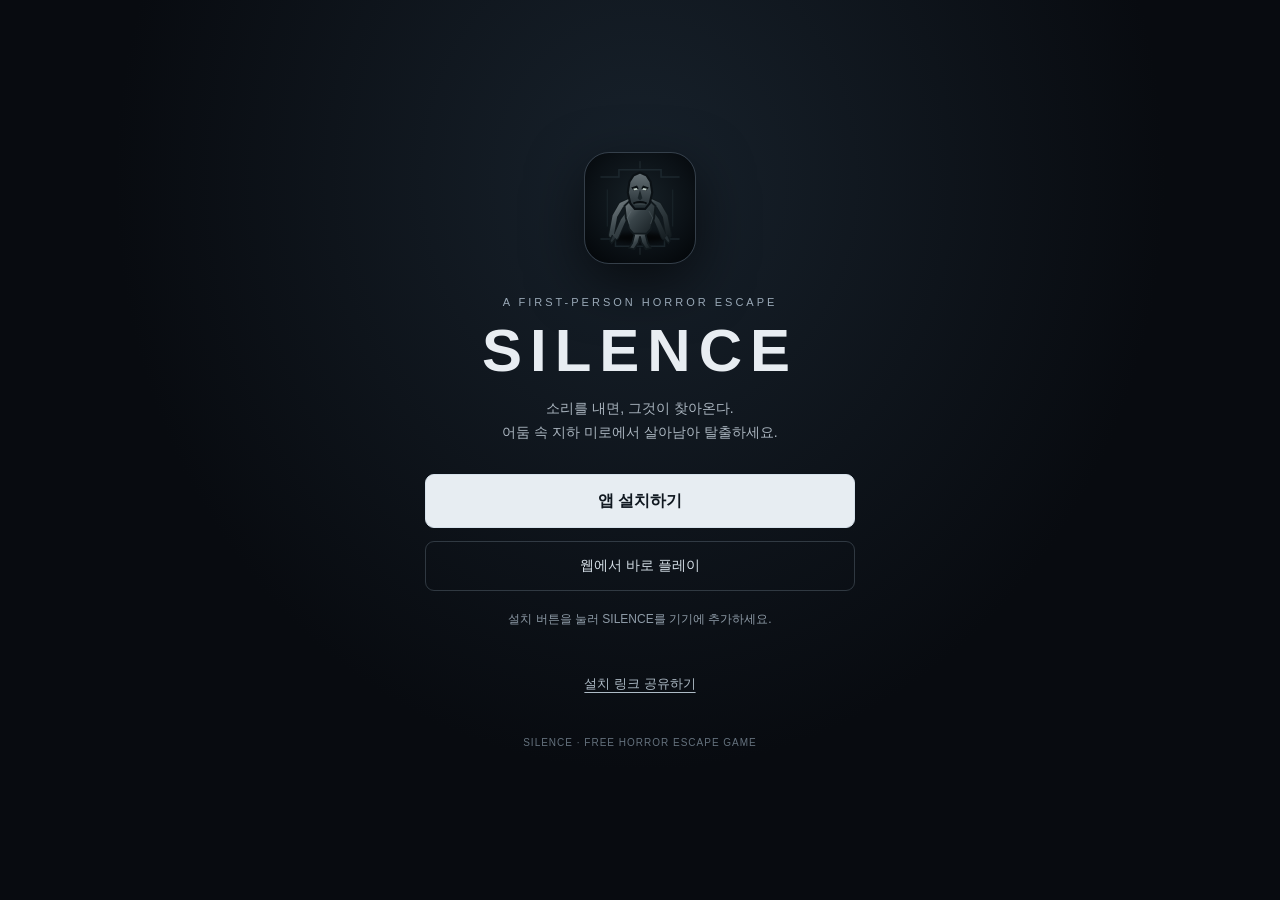
==== install.html @ 4bc9d283 "Add shareable SILENCE app install page" ====
<!doctype html>
<html lang="ko">
<head>
  <meta charset="utf-8">
  <meta name="viewport" content="width=device-width,initial-scale=1,viewport-fit=cover">
  <meta name="theme-color" content="#080b10">
  <meta name="description" content="소리를 관리하며 지하 미로에서 탈출하라. SILENCE 3D 공포 탈출 게임을 설치하세요.">
  <link rel="icon" href="./icon.svg" type="image/svg+xml">
  <link rel="manifest" href="./manifest.json">
  <title>SILENCE 설치</title>
  <style>
    *{box-sizing:border-box}
    body{margin:0;min-height:100vh;min-height:100dvh;display:grid;place-items:center;padding:24px;background:radial-gradient(ellipse at 50% 20%,#17212b 0,#080b10 58%);color:#e8edf2;font-family:Arial,"Noto Sans KR",sans-serif}
    main{width:min(100%,430px);text-align:center}
    .icon{width:112px;height:112px;object-fit:cover;border-radius:25px;border:1px solid #aebdca35;box-shadow:0 18px 55px #0009}
    .eyebrow{margin:28px 0 8px;color:#9aa9b7;font-size:11px;letter-spacing:3px}
    h1{margin:0;font-size:clamp(42px,12vw,60px);letter-spacing:8px}
    .tagline{margin:12px 0 30px;color:#aab5bf;font-size:14px;line-height:1.7}
    .install{width:100%;min-height:54px;border:1px solid #d7e2eb;background:#e7edf2;color:#101820;border-radius:9px;font-size:16px;font-weight:800;cursor:pointer}
    .install:disabled{opacity:.65;cursor:default}
    .open{display:block;margin-top:13px;padding:15px;border:1px solid #66758266;border-radius:9px;color:#d5dfe7;text-decoration:none;font-size:14px}
    .hint{min-height:44px;margin:18px 0 0;color:#8e9ba7;font-size:12px;line-height:1.7}
    .share{margin-top:12px;border:0;background:transparent;color:#aebbc6;text-decoration:underline;text-underline-offset:4px;font-size:13px;padding:10px;cursor:pointer}
    .foot{margin-top:34px;color:#65727e;font-size:10px;letter-spacing:1px}
  </style>
</head>
<body>
  <main>
    <img class="icon" src="./icon.svg" alt="SILENCE 앱 아이콘">
    <div class="eyebrow">A FIRST-PERSON HORROR ESCAPE</div>
    <h1>SILENCE</h1>
    <p class="tagline">소리를 내면, 그것이 찾아온다.<br>어둠 속 지하 미로에서 살아남아 탈출하세요.</p>
    <button class="install" id="installBtn" type="button">앱 설치하기</button>
    <a class="open" href="./">웹에서 바로 플레이</a>
    <p class="hint" id="hint" aria-live="polite">설치 버튼을 눌러 SILENCE를 기기에 추가하세요.</p>
    <button class="share" id="shareBtn" type="button">설치 링크 공유하기</button>
    <div class="foot">SILENCE · FREE HORROR ESCAPE GAME</div>
  </main>
  <script>
    let installPrompt=null;
    const installBtn=document.getElementById('installBtn');
    const hint=document.getElementById('hint');
    const isIOS=/iphone|ipad|ipod/i.test(navigator.userAgent);
    const isStandalone=window.matchMedia('(display-mode: standalone)').matches||window.navigator.standalone===true;

    window.addEventListener('beforeinstallprompt',event=>{
      event.preventDefault();
      installPrompt=event;
      installBtn.disabled=false;
      installBtn.textContent='앱 설치하기';
      hint.textContent='기기에 설치할 준비가 됐어요. 버튼을 눌러 설치하세요.';
    });

    window.addEventListener('appinstalled',()=>{
      installPrompt=null;
      installBtn.disabled=true;
      installBtn.textContent='설치 완료';
      hint.textContent='SILENCE가 기기에 설치됐어요.';
    });

    if(isStandalone){
      installBtn.disabled=true;
      installBtn.textContent='이미 설치된 앱입니다';
      hint.textContent='SILENCE가 이미 설치되어 있어요.';
    }else if(isIOS){
      hint.textContent='Safari의 공유 버튼을 누른 뒤 ‘홈 화면에 추가’를 선택하세요.';
    }else if(!('onbeforeinstallprompt' in window)){
      hint.textContent='설치 창이 자동으로 표시되지 않으면 Chrome 메뉴(⋮)에서 ‘앱 설치’ 또는 ‘홈 화면에 추가’를 선택하세요.';
    }

    installBtn.addEventListener('click',async()=>{
      if(isStandalone)return;
      if(installPrompt){
        installPrompt.prompt();
        const choice=await installPrompt.userChoice;
        if(choice.outcome==='accepted'){
          hint.textContent='설치를 진행하고 있어요.';
          installBtn.textContent='설치 진행 중';
          installBtn.disabled=true;
        }else{
          hint.textContent='설치가 취소됐어요. 원할 때 다시 설치할 수 있습니다.';
        }
        installPrompt=null;
      }else if(isIOS){
        hint.textContent='Safari 하단 공유 버튼 → ‘홈 화면에 추가’를 선택하세요.';
      }else{
        hint.textContent='Chrome 우측 상단 ⋮ 메뉴 → ‘앱 설치’ 또는 ‘홈 화면에 추가’를 선택하세요.';
      }
    });

    document.getElementById('shareBtn').addEventListener('click',async()=>{
      const url=location.href;
      try{
        if(navigator.share) await navigator.share({title:'SILENCE 앱 설치',text:'SILENCE 3D 공포 탈출 게임을 설치해 보세요.',url});
        else if(navigator.clipboard?.writeText){await navigator.clipboard.writeText(url);hint.textContent='설치 링크를 복사했어요.';}
        else{hint.textContent='주소창의 링크를 복사해 공유하세요.';}
      }catch(error){if(error.name!=='AbortError')hint.textContent='주소창의 링크를 복사해 공유하세요.';}
    });

    if('serviceWorker' in navigator) window.addEventListener('load',()=>navigator.serviceWorker.register('./sw.js').catch(()=>{}));
  </script>
</body>
</html>
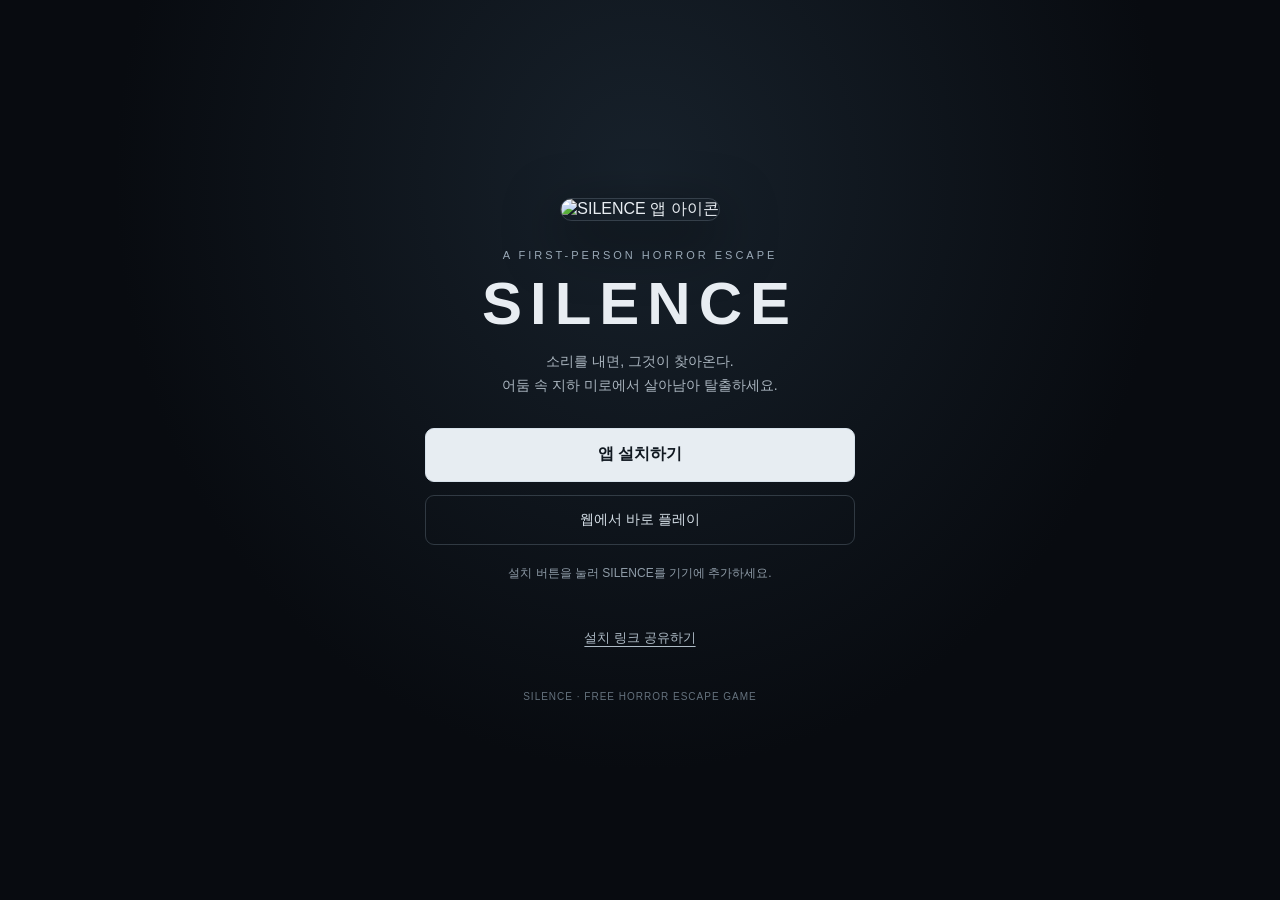
==== commit 9aca7ddd: "Use PNG app icon on install page" ====
--- a/install.html
+++ b/install.html
@@ -5,7 +5,8 @@
   <meta name="viewport" content="width=device-width,initial-scale=1,viewport-fit=cover">
   <meta name="theme-color" content="#080b10">
   <meta name="description" content="소리를 관리하며 지하 미로에서 탈출하라. SILENCE 3D 공포 탈출 게임을 설치하세요.">
-  <link rel="icon" href="./icon.svg" type="image/svg+xml">
+  <link rel="icon" href="./icon-192.png" type="image/png" sizes="192x192">
+  <link rel="apple-touch-icon" href="./icon-192.png">
   <link rel="manifest" href="./manifest.json">
   <title>SILENCE 설치</title>
   <style>
@@ -26,7 +27,7 @@
 </head>
 <body>
   <main>
-    <img class="icon" src="./icon.svg" alt="SILENCE 앱 아이콘">
+    <img class="icon" src="./icon-192.png" alt="SILENCE 앱 아이콘">
     <div class="eyebrow">A FIRST-PERSON HORROR ESCAPE</div>
     <h1>SILENCE</h1>
     <p class="tagline">소리를 내면, 그것이 찾아온다.<br>어둠 속 지하 미로에서 살아남아 탈출하세요.</p>
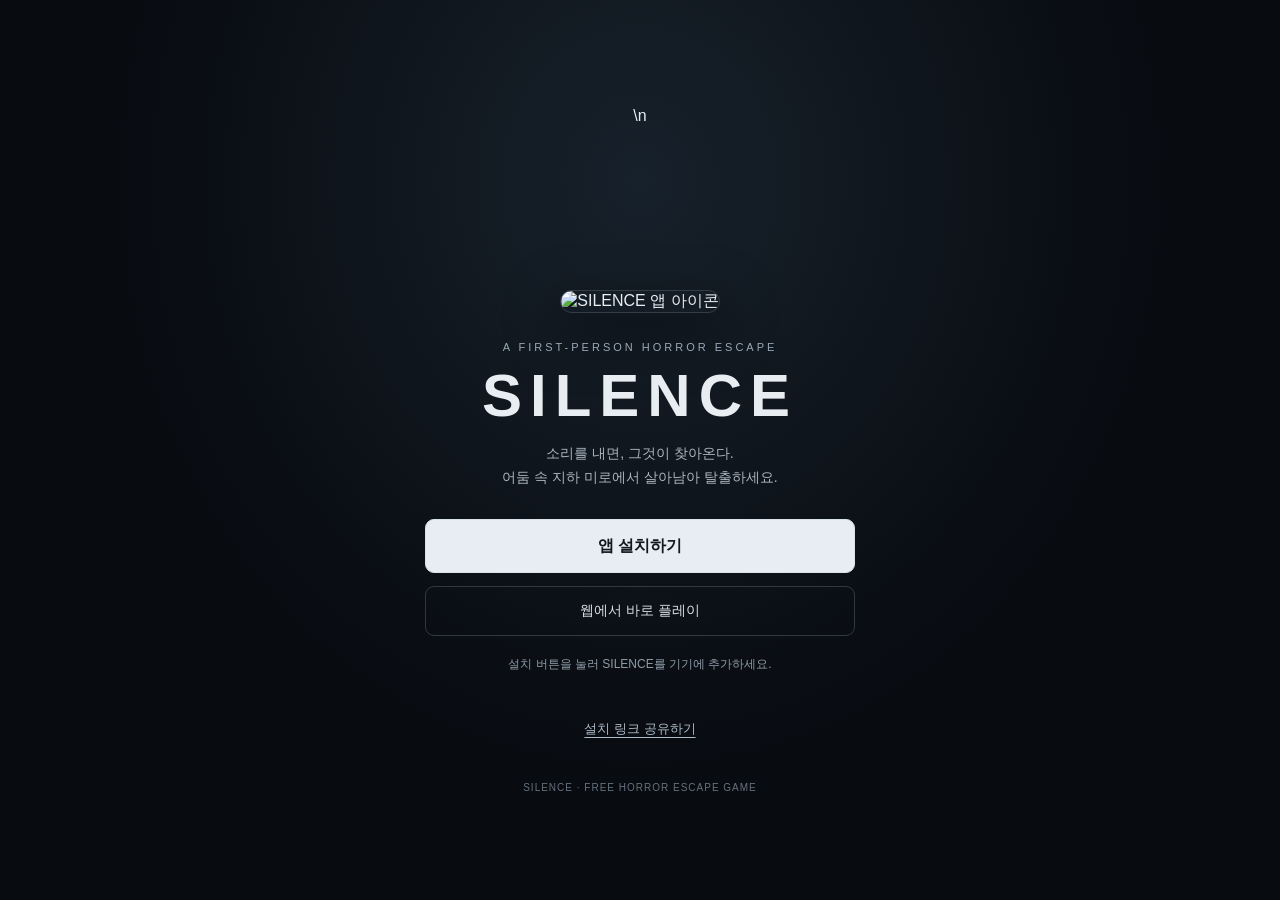
==== commit e759a474: "Use redesigned favicon on install page" ====
--- a/install.html
+++ b/install.html
@@ -5,7 +5,7 @@
   <meta name="viewport" content="width=device-width,initial-scale=1,viewport-fit=cover">
   <meta name="theme-color" content="#080b10">
   <meta name="description" content="소리를 관리하며 지하 미로에서 탈출하라. SILENCE 3D 공포 탈출 게임을 설치하세요.">
-  <link rel="icon" href="./icon-192.png" type="image/png" sizes="192x192">
+  <link rel="icon" href="./silence-app-icon.svg" type="image/svg+xml" sizes="any">\n  <link rel="shortcut icon" href="./silence-app-icon.svg" type="image/svg+xml">
   <link rel="apple-touch-icon" href="./icon-192.png">
   <link rel="manifest" href="./manifest.json">
   <title>SILENCE 설치</title>
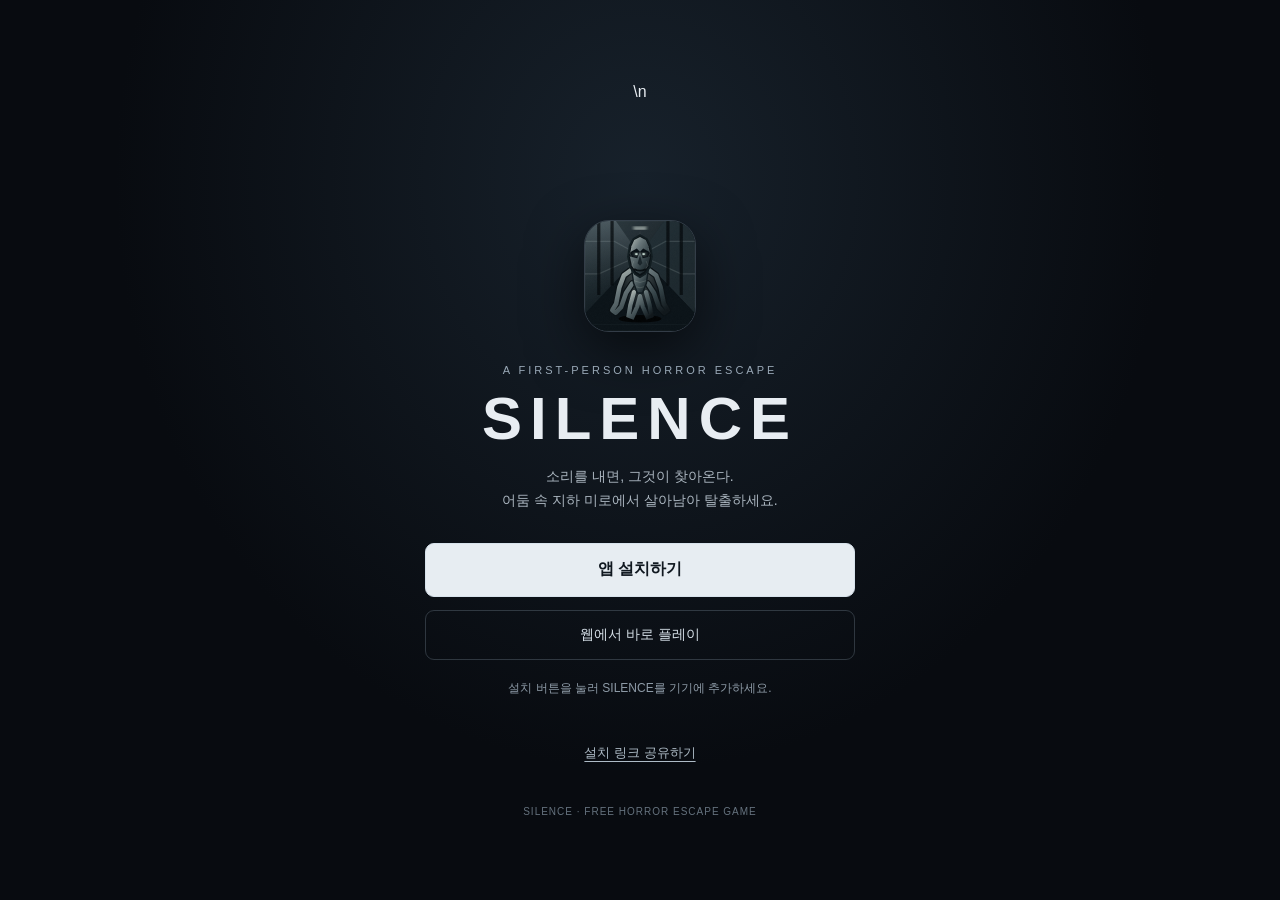
==== commit fc6b5c44: "Show redesigned icon on install page" ====
--- a/install.html
+++ b/install.html
@@ -27,7 +27,7 @@
 </head>
 <body>
   <main>
-    <img class="icon" src="./icon-192.png" alt="SILENCE 앱 아이콘">
+    <img class="icon" src="./silence-app-icon.svg" alt="SILENCE 앱 아이콘">
     <div class="eyebrow">A FIRST-PERSON HORROR ESCAPE</div>
     <h1>SILENCE</h1>
     <p class="tagline">소리를 내면, 그것이 찾아온다.<br>어둠 속 지하 미로에서 살아남아 탈출하세요.</p>
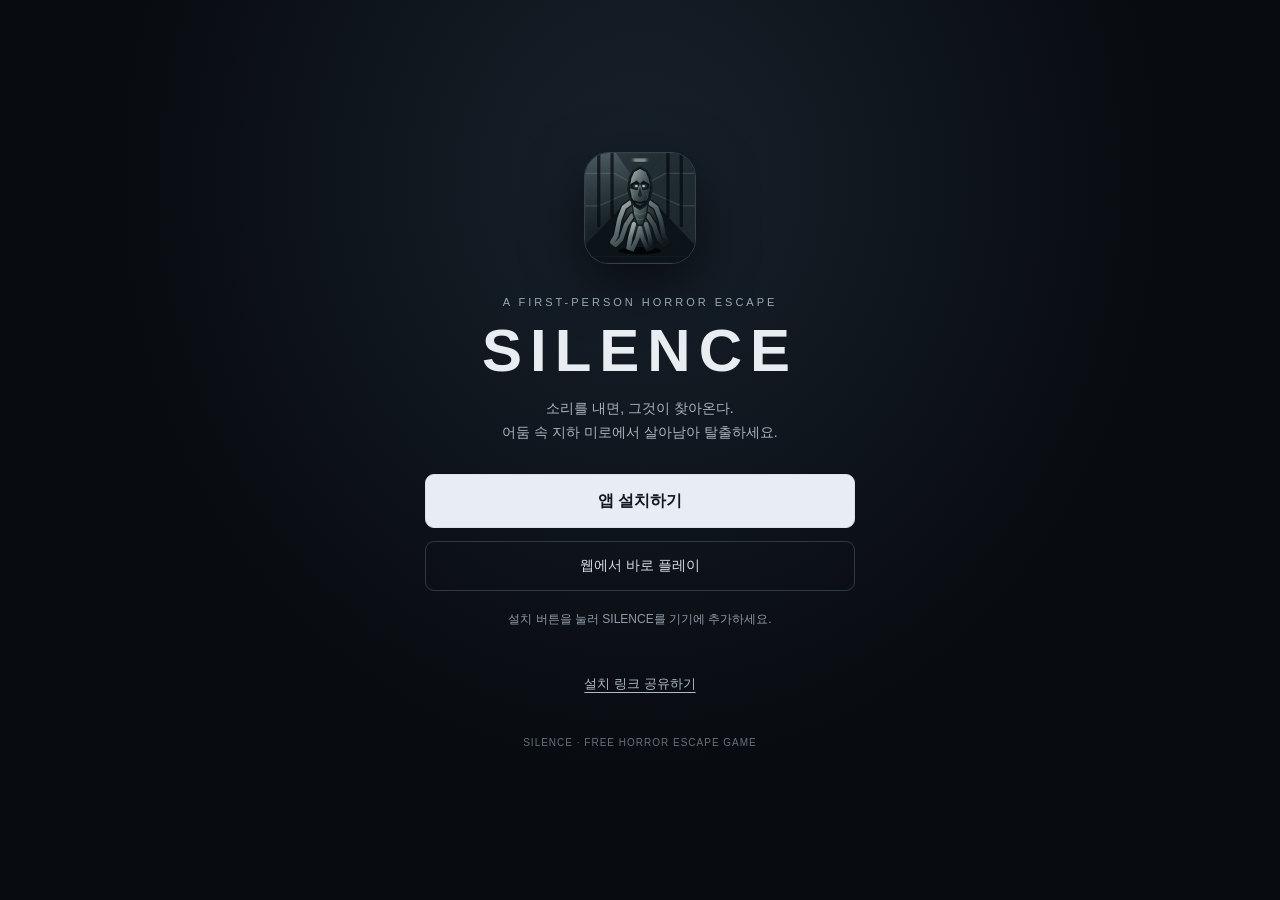
==== commit 0d76d36a: "Refresh SILENCE installation page and canonical share link" ====
--- a/install.html
+++ b/install.html
@@ -5,7 +5,12 @@
   <meta name="viewport" content="width=device-width,initial-scale=1,viewport-fit=cover">
   <meta name="theme-color" content="#080b10">
   <meta name="description" content="소리를 관리하며 지하 미로에서 탈출하라. SILENCE 3D 공포 탈출 게임을 설치하세요.">
-  <link rel="icon" href="./silence-app-icon.svg" type="image/svg+xml" sizes="any">\n  <link rel="shortcut icon" href="./silence-app-icon.svg" type="image/svg+xml">
+  <meta property="og:title" content="SILENCE 앱 설치">
+  <meta property="og:description" content="소리를 내면, 그것이 찾아온다. SILENCE 3D 공포 탈출 게임을 설치하세요.">
+  <meta property="og:url" content="https://kanghuijun000.github.io/silence/install.html">
+  <link rel="canonical" href="https://kanghuijun000.github.io/silence/install.html">
+  <link rel="icon" href="./silence-app-icon.svg" type="image/svg+xml" sizes="any">
+  <link rel="shortcut icon" href="./silence-app-icon.svg" type="image/svg+xml">
   <link rel="apple-touch-icon" href="./icon-192.png">
   <link rel="manifest" href="./manifest.json">
   <title>SILENCE 설치</title>
@@ -38,6 +43,7 @@
     <div class="foot">SILENCE · FREE HORROR ESCAPE GAME</div>
   </main>
   <script>
+    const INSTALL_URL='https://kanghuijun000.github.io/silence/install.html';
     let installPrompt=null;
     const installBtn=document.getElementById('installBtn');
     const hint=document.getElementById('hint');
@@ -90,12 +96,11 @@
     });
 
     document.getElementById('shareBtn').addEventListener('click',async()=>{
-      const url=location.href;
       try{
-        if(navigator.share) await navigator.share({title:'SILENCE 앱 설치',text:'SILENCE 3D 공포 탈출 게임을 설치해 보세요.',url});
-        else if(navigator.clipboard?.writeText){await navigator.clipboard.writeText(url);hint.textContent='설치 링크를 복사했어요.';}
-        else{hint.textContent='주소창의 링크를 복사해 공유하세요.';}
-      }catch(error){if(error.name!=='AbortError')hint.textContent='주소창의 링크를 복사해 공유하세요.';}
+        if(navigator.share) await navigator.share({title:'SILENCE 앱 설치',text:'SILENCE 3D 공포 탈출 게임을 설치해 보세요.',url:INSTALL_URL});
+        else if(navigator.clipboard?.writeText){await navigator.clipboard.writeText(INSTALL_URL);hint.textContent='최신 설치 링크를 복사했어요.';}
+        else{hint.textContent='아래 설치 링크를 주소창에서 복사해 공유하세요.';}
+      }catch(error){if(error.name!=='AbortError')hint.textContent='설치 링크를 복사해 공유하세요.';}
     });
 
     if('serviceWorker' in navigator) window.addEventListener('load',()=>navigator.serviceWorker.register('./sw.js').catch(()=>{}));
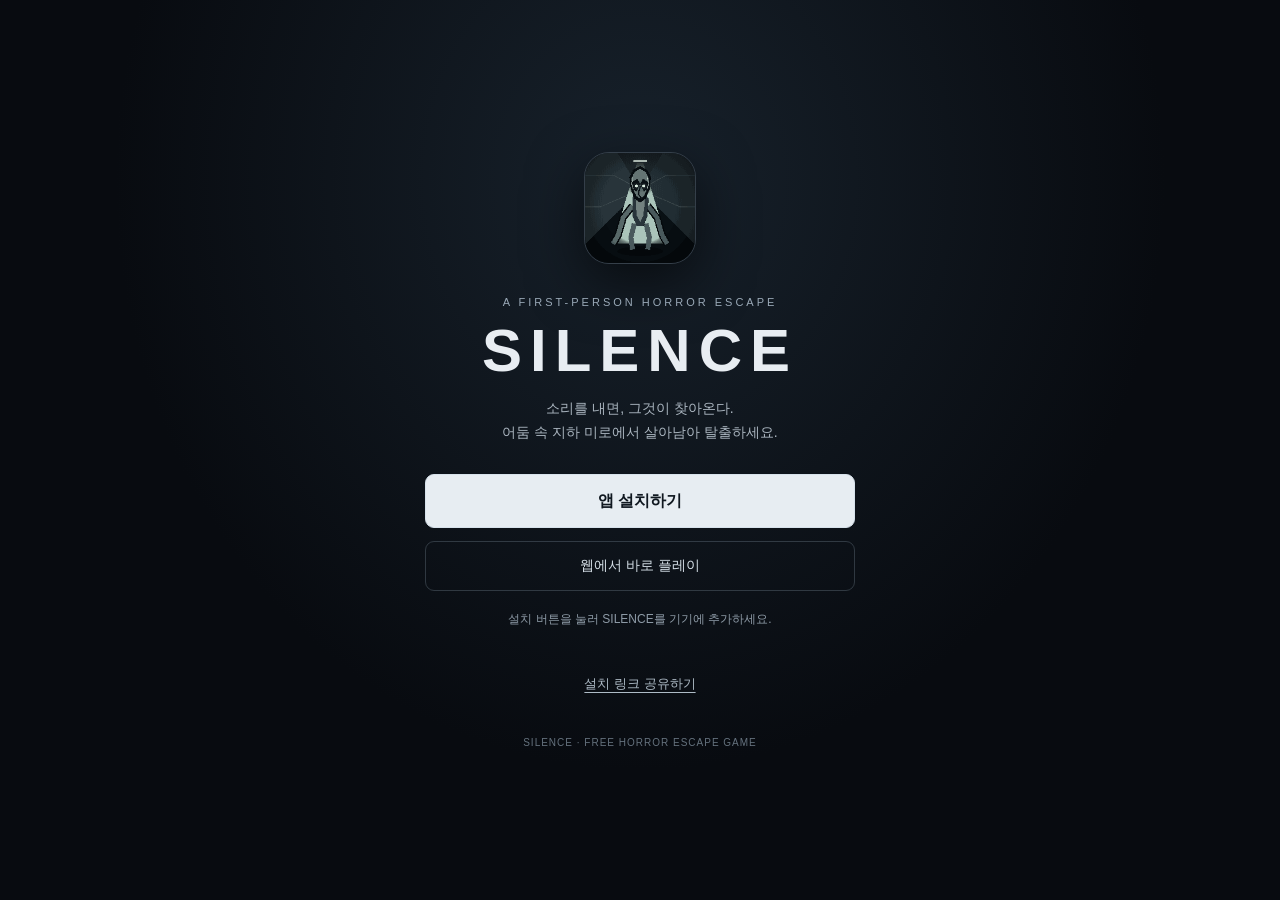
==== commit 81e816eb: "Use current SILENCE app icon on install page" ====
--- a/install.html
+++ b/install.html
@@ -32,7 +32,7 @@
 </head>
 <body>
   <main>
-    <img class="icon" src="./silence-app-icon.svg" alt="SILENCE 앱 아이콘">
+    <img class="icon" src="./icon-192.png" alt="SILENCE 앱 아이콘">
     <div class="eyebrow">A FIRST-PERSON HORROR ESCAPE</div>
     <h1>SILENCE</h1>
     <p class="tagline">소리를 내면, 그것이 찾아온다.<br>어둠 속 지하 미로에서 살아남아 탈출하세요.</p>
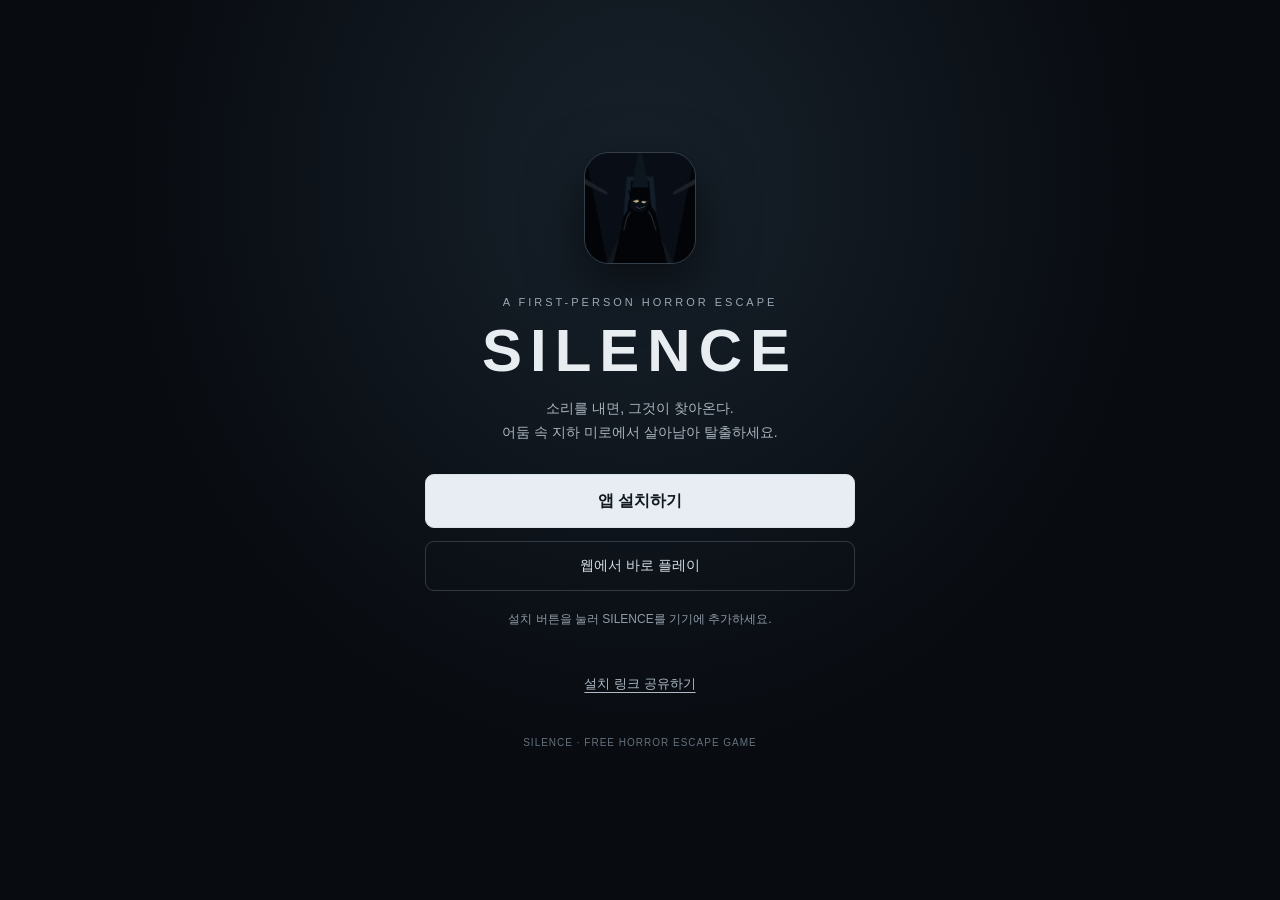
==== commit 5daa9b3a: "Create premium SILENCE app icon and complete PWA icon metadata" ====
--- a/install.html
+++ b/install.html
@@ -10,8 +10,8 @@
   <meta property="og:url" content="https://kanghuijun000.github.io/silence/install.html">
   <link rel="canonical" href="https://kanghuijun000.github.io/silence/install.html">
   <link rel="icon" href="./silence-app-icon.svg" type="image/svg+xml" sizes="any">
-  <link rel="shortcut icon" href="./silence-app-icon.svg" type="image/svg+xml">
-  <link rel="apple-touch-icon" href="./icon-192.png">
+  <link rel="shortcut icon" href="./icon-512.png" type="image/png">
+  <link rel="apple-touch-icon" href="./icon-512.png">
   <link rel="manifest" href="./manifest.json">
   <title>SILENCE 설치</title>
   <style>
@@ -32,7 +32,7 @@
 </head>
 <body>
   <main>
-    <img class="icon" src="./icon-192.png" alt="SILENCE 앱 아이콘">
+    <img class="icon" src="./icon-512.png" alt="SILENCE 앱 아이콘">
     <div class="eyebrow">A FIRST-PERSON HORROR ESCAPE</div>
     <h1>SILENCE</h1>
     <p class="tagline">소리를 내면, 그것이 찾아온다.<br>어둠 속 지하 미로에서 살아남아 탈출하세요.</p>
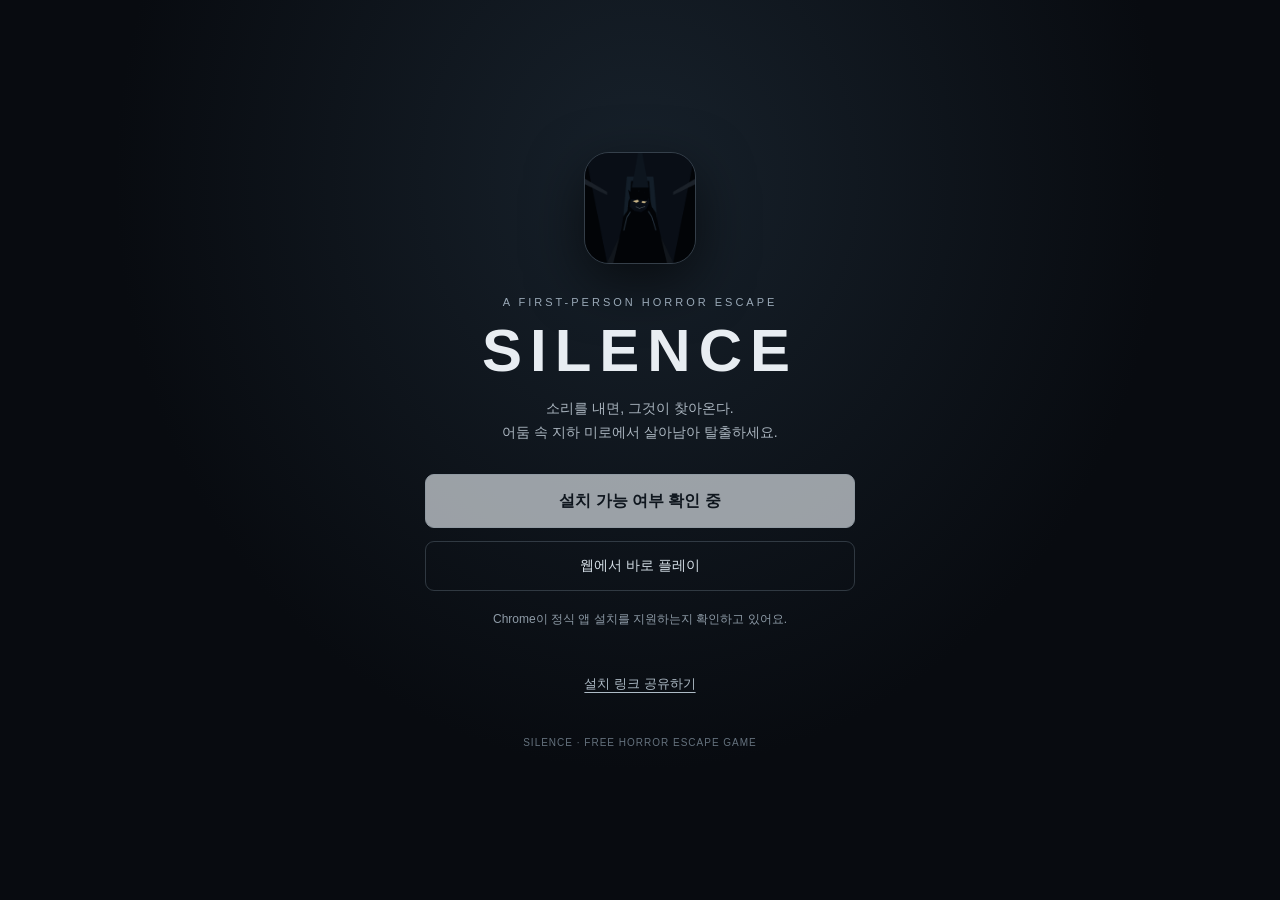
==== commit 4e0a00d6: "Prevent shortcut-only install flow and clarify standalone PWA installation" ====
--- a/install.html
+++ b/install.html
@@ -48,62 +48,81 @@
     const installBtn=document.getElementById('installBtn');
     const hint=document.getElementById('hint');
     const isIOS=/iphone|ipad|ipod/i.test(navigator.userAgent);
-    const isStandalone=window.matchMedia('(display-mode: standalone)').matches||window.navigator.standalone===true;
+    const isAppWindow=window.matchMedia('(display-mode: standalone)').matches
+      ||window.matchMedia('(display-mode: fullscreen)').matches
+      ||window.navigator.standalone===true;
+
+    installBtn.disabled=true;
 
     window.addEventListener('beforeinstallprompt',event=>{
       event.preventDefault();
       installPrompt=event;
-      installBtn.disabled=false;
-      installBtn.textContent='앱 설치하기';
-      hint.textContent='기기에 설치할 준비가 됐어요. 버튼을 눌러 설치하세요.';
+      if(!isAppWindow){
+        installBtn.disabled=false;
+        installBtn.textContent='정식 앱으로 설치하기';
+        hint.textContent='SILENCE를 독립 앱으로 설치할 수 있어요. 아래 버튼을 눌러 설치하세요.';
+      }
     });
 
     window.addEventListener('appinstalled',()=>{
       installPrompt=null;
       installBtn.disabled=true;
       installBtn.textContent='설치 완료';
-      hint.textContent='SILENCE가 기기에 설치됐어요.';
+      hint.textContent='설치가 완료됐어요. 홈 화면의 SILENCE 아이콘으로 실행하세요.';
     });
 
-    if(isStandalone){
-      installBtn.disabled=true;
-      installBtn.textContent='이미 설치된 앱입니다';
-      hint.textContent='SILENCE가 이미 설치되어 있어요.';
+    if(isAppWindow){
+      installBtn.textContent='앱에서 실행 중';
+      hint.textContent='SILENCE 앱 창에서 열렸어요.';
     }else if(isIOS){
-      hint.textContent='Safari의 공유 버튼을 누른 뒤 ‘홈 화면에 추가’를 선택하세요.';
-    }else if(!('onbeforeinstallprompt' in window)){
-      hint.textContent='설치 창이 자동으로 표시되지 않으면 Chrome 메뉴(⋮)에서 ‘앱 설치’ 또는 ‘홈 화면에 추가’를 선택하세요.';
+      installBtn.textContent='iOS 설치 안내';
+      hint.textContent='Safari 공유 메뉴에서 ‘홈 화면에 추가’를 이용하세요.';
+    }else{
+      installBtn.textContent='설치 가능 여부 확인 중';
+      hint.textContent='Chrome이 정식 앱 설치를 지원하는지 확인하고 있어요.';
+      window.setTimeout(()=>{
+        if(!installPrompt&&!isAppWindow){
+          installBtn.disabled=true;
+          installBtn.textContent='정식 설치를 사용할 수 없음';
+          hint.textContent='Chrome에서 정식 앱 설치 요청이 확인되지 않았어요. Chrome 메뉴에 ‘앱 설치’가 표시될 때만 설치하세요. ‘홈 화면에 추가’는 Chrome 바로가기를 만들 수 있어 최근 앱 아이콘이 Chrome으로 남을 수 있어요.';
+        }
+      },2500);
     }
 
     installBtn.addEventListener('click',async()=>{
-      if(isStandalone)return;
-      if(installPrompt){
-        installPrompt.prompt();
-        const choice=await installPrompt.userChoice;
+      if(isAppWindow||!installPrompt)return;
+      const prompt=installPrompt;
+      installPrompt=null;
+      try{
+        await prompt.prompt();
+        const choice=await prompt.userChoice;
         if(choice.outcome==='accepted'){
-          hint.textContent='설치를 진행하고 있어요.';
           installBtn.textContent='설치 진행 중';
           installBtn.disabled=true;
+          hint.textContent='설치가 끝나면 홈 화면의 SILENCE 아이콘으로 실행하세요.';
         }else{
-          hint.textContent='설치가 취소됐어요. 원할 때 다시 설치할 수 있습니다.';
+          installBtn.disabled=false;
+          installBtn.textContent='정식 앱으로 설치하기';
+          hint.textContent='설치가 취소됐어요. 원할 때 다시 시도할 수 있어요.';
         }
-        installPrompt=null;
-      }else if(isIOS){
-        hint.textContent='Safari 하단 공유 버튼 → ‘홈 화면에 추가’를 선택하세요.';
-      }else{
-        hint.textContent='Chrome 우측 상단 ⋮ 메뉴 → ‘앱 설치’ 또는 ‘홈 화면에 추가’를 선택하세요.';
+      }catch(error){
+        installBtn.disabled=true;
+        installBtn.textContent='설치 요청 실패';
+        hint.textContent='Chrome이 설치 요청을 처리하지 못했어요. 페이지를 새로고침한 뒤 다시 확인하세요.';
       }
     });
 
     document.getElementById('shareBtn').addEventListener('click',async()=>{
       try{
         if(navigator.share) await navigator.share({title:'SILENCE 앱 설치',text:'SILENCE 3D 공포 탈출 게임을 설치해 보세요.',url:INSTALL_URL});
-        else if(navigator.clipboard?.writeText){await navigator.clipboard.writeText(INSTALL_URL);hint.textContent='최신 설치 링크를 복사했어요.';}
-        else{hint.textContent='아래 설치 링크를 주소창에서 복사해 공유하세요.';}
+        else if(navigator.clipboard?.writeText){await navigator.clipboard.writeText(INSTALL_URL);hint.textContent='설치 링크를 복사했어요.';}
+        else{hint.textContent='주소창의 설치 링크를 복사해 공유하세요.';}
       }catch(error){if(error.name!=='AbortError')hint.textContent='설치 링크를 복사해 공유하세요.';}
     });
 
-    if('serviceWorker' in navigator) window.addEventListener('load',()=>navigator.serviceWorker.register('./sw.js').catch(()=>{}));
+    if('serviceWorker' in navigator){
+      navigator.serviceWorker.register('./sw.js',{updateViaCache:'none'}).catch(()=>{});
+    }
   </script>
 </body>
 </html>
